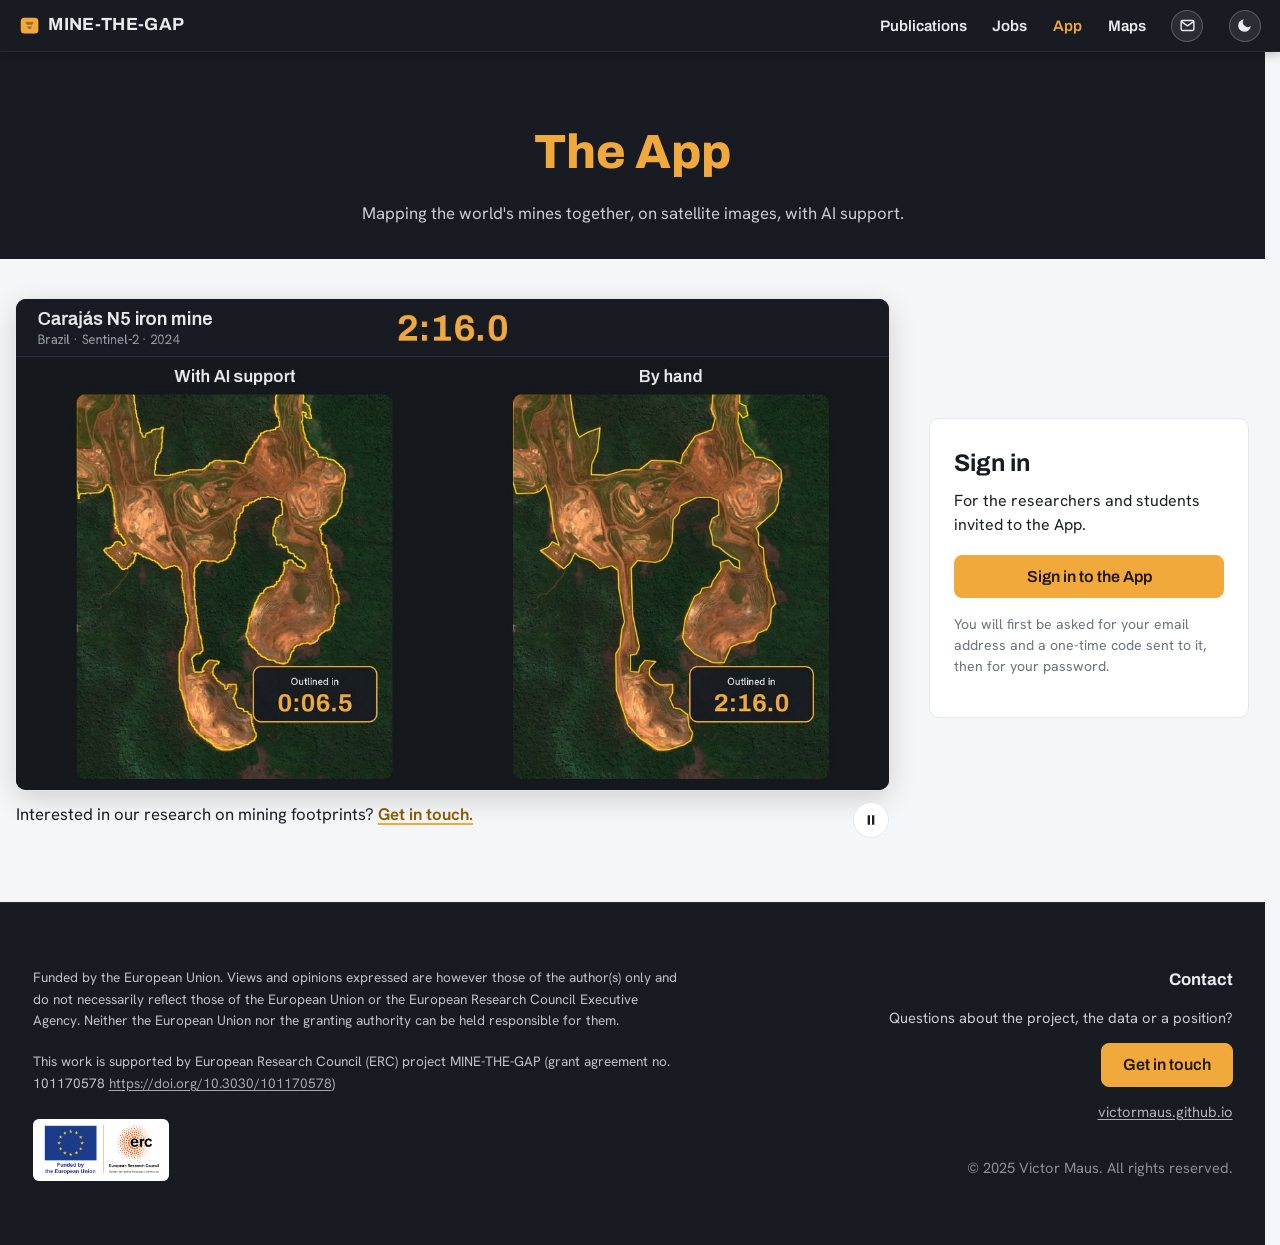
==== app.html @ c93c9778 "The App's page: the video and the way in to the App app.minethegap.eu sits behind an access gate (a " ====
<!DOCTYPE html>
<html lang="en">
<head>
    <meta http-equiv="Content-Security-Policy" content="default-src 'self'; script-src 'self'; style-src 'self'; img-src 'self' data:; font-src 'self'; connect-src 'self' https://app.minethegap.eu; form-action https://app.minethegap.eu; base-uri 'none'; object-src 'none'; upgrade-insecure-requests">
    <meta charset="UTF-8">
    <meta name="viewport" content="width=device-width, initial-scale=1.0">
    <meta name="referrer" content="strict-origin-when-cross-origin">
    <title>App — MINE-THE-GAP</title>
    <meta name="description" content="The MINE-THE-GAP App, where researchers map the world's mines together on satellite images, with AI support. Access is by invitation.">

    <!-- Styles -->
    <link rel="icon" href="/assets/img/favicon.svg" type="image/svg+xml">
    <link rel="preload" href="/assets/fonts/archivo.woff2" as="font" type="font/woff2" crossorigin>
    <link rel="stylesheet" href="/assets/css/mtg.css?v=0e7c161e5a">
    <script src="/assets/js/theme.js?v=eacd944b30"></script>

    <!-- Reusable Components -->
    <script src="/assets/js/header.js?v=3459d39ae2" defer></script>
    <script src="/assets/js/footer.js?v=007e3062f9" defer></script>
    <script src="/assets/js/contact.js?v=bbd29db395" defer></script>
    <script src="/assets/js/app.js?v=bbff5ca15a" defer></script>
</head>
<body>

    <!-- Reusable Header Tag -->
    <project-header></project-header>

    <section class="page-hero compact">
        <h1>The App</h1>
        <p>Mapping the world's mines together, on satellite images, with AI support.</p>
    </section>

    <main class="page-main">
        <!-- The App's public page: the app.minethegap.eu sign-in sits behind an access gate, so its video lives here.
             The video comes from the App's repository (mtg-app, tools/tutorial/video_compose.py). -->
        <div class="app-intro">
            <figure class="app-video">
                <video data-app-video muted loop playsinline preload="metadata" poster="/assets/video/app-video.jpg"
                       aria-label="Two mines, each outlined twice on a satellite image: on the left with AI support, on the right by hand, corner by corner. A clock above them shows how long each side takes.">
                    <source src="/assets/video/app-video.mp4" type="video/mp4">
                </video>
                <figcaption>
                    <span>Interested in our research on mining footprints?
                        <a href="#contact" data-contact-open data-contact-subject="MINE-THE-GAP: Interest in your research on mining footprints">Get in touch.</a></span>
                    <button type="button" class="app-video-toggle" data-app-video-toggle data-state="paused" aria-label="Play the video">
                        <svg class="icon-play" viewBox="0 0 24 24" aria-hidden="true"><path d="M8 5.5v13l10.5-6.5z" fill="currentColor"/></svg>
                        <svg class="icon-pause" viewBox="0 0 24 24" aria-hidden="true"><path d="M7 5h3.5v14H7zM13.5 5H17v14h-3.5z" fill="currentColor"/></svg>
                    </button>
                </figcaption>
            </figure>
            <aside class="app-signin" aria-labelledby="app-signin-title">
                <h2 id="app-signin-title">Sign in</h2>
                <p>For the researchers and students invited to the App.</p>
                <a class="btn-primary" href="https://app.minethegap.eu/">Sign in to the App</a>
                <p class="app-signin-note">You will first be asked for your email address and a one-time code sent to
                    it, then for your password.</p>
            </aside>
        </div>
    </main>

    <!-- Reusable Footer Tag -->
    <project-footer></project-footer>

</body>
</html>
---- assets/css/mtg.css ----
/* ============================================================
   MINE-THE-GAP Global Styles mtg.css
   Identity shared with the labelling app (app.minethegap.eu):
   "graphite + signal amber" — a graphite header, one amber accent,
   neutral surfaces, self-hosted Archivo (headings) + Hanken Grotesk
   (body). Light theme below, dark theme follows the OS.
   ============================================================ */
@font-face { font-family: "Hanken Grotesk"; font-style: normal; font-weight: 100 900; font-display: swap; src: url(../fonts/hanken.woff2) format("woff2"); }
@font-face { font-family: "Archivo"; font-style: normal; font-weight: 100 900; font-display: swap; src: url(../fonts/archivo.woff2) format("woff2"); }

:root {
    --fg: #1a1e24;
    --muted: #6a727c;
    --bg: #f5f6f8;
    --card: #ffffff;
    --line: #e4e7ec;
    --soft: #f3f6f7;
    --ink-strong: #181c22;
    --header-bg: #181c22;
    --header-fg: #e9ebee;
    --accent: #f0a93a;
    --accent-dark: #dd9622;
    --on-accent: #231604;
    --accent-ink: #8a5a06;
    --accent-tint: rgba(240, 169, 58, 0.14);
    --error: #b42318;
    --shadow: 0 2px 10px rgba(16, 20, 26, 0.05);
    --header-height: 52px;
    --font-head: "Archivo", system-ui, -apple-system, "Segoe UI", Roboto, sans-serif;
    --font-body: "Hanken Grotesk", system-ui, -apple-system, "Segoe UI", Roboto, sans-serif;
    color-scheme: light;
}

/* Dark theme: automatic (follows the OS) unless the header switch chose one (data-theme on <html>, theme.js). */
@media (prefers-color-scheme: dark) {
    :root:not([data-theme="light"]) {
        --fg: #e6e8eb;
        --muted: #9aa3ad;
        --bg: #111418;
        --card: #1a1e24;
        --line: #2a3038;
        --soft: #1f242b;
        --ink-strong: #f1f3f5;
        --header-bg: #181c22;
        --header-fg: #e9ebee;
        --accent-dark: #e4a233;
        --accent-ink: #f0a93a;
        --accent-tint: rgba(240, 169, 58, 0.12);
        --error: #ff8077;
        --shadow: 0 2px 12px rgba(0, 0, 0, 0.35);
        color-scheme: dark;
    }
}
:root[data-theme="dark"] {
    --fg: #e6e8eb;
    --muted: #9aa3ad;
    --bg: #111418;
    --card: #1a1e24;
    --line: #2a3038;
    --soft: #1f242b;
    --ink-strong: #f1f3f5;
    --header-bg: #181c22;
    --header-fg: #e9ebee;
    --accent-dark: #e4a233;
    --accent-ink: #f0a93a;
    --accent-tint: rgba(240, 169, 58, 0.12);
    --error: #ff8077;
    --shadow: 0 2px 12px rgba(0, 0, 0, 0.35);
    color-scheme: dark;
}

* { box-sizing: border-box; }

html { scrollbar-gutter: stable; }

body {
    margin: 0;
    padding: 0;
    font-family: var(--font-body);
    color: var(--fg);
    background-color: var(--bg);
    font-weight: 400;
    line-height: 1.5;
    overflow-x: hidden; /* Prevent horizontal scrolling */
    width: 100%;
}

h1, h2, h3, h4 { font-family: var(--font-head); color: var(--ink-strong); }

a {
    color: var(--ink-strong);
    text-decoration: underline;
    text-underline-offset: 2px;
    transition: color 0.2s ease;
}
a:hover { color: var(--accent-ink); }

:focus-visible { outline: 2px solid var(--accent); outline-offset: 2px; }

.is-hidden { display: none !important; }

/* Off-screen (not display:none) so bots still see the honeypot field. */
.visually-hidden {
    position: absolute !important;
    left: -10000px !important;
    top: auto !important;
    width: 1px !important;
    height: 1px !important;
    overflow: hidden !important;
}

/* ---- Buttons ---- */
.btn-primary, .btn-apply, .btn-close, .btn-secondary, .btn-ghost {
    display: inline-block;
    font-family: var(--font-head);
    font-weight: 600;
    font-size: 1rem;
    line-height: 1.2;
    padding: 0.7rem 1.3rem;
    border-radius: 8px;
    text-decoration: none;
    cursor: pointer;
    transition: background 0.2s ease, border-color 0.2s ease, color 0.2s ease, transform 0.1s ease;
}
.btn-primary, .btn-apply, .btn-close {
    color: var(--on-accent);
    background: var(--accent);
    border: 1px solid var(--accent);
}
.btn-primary:hover, .btn-apply:hover, .btn-close:hover {
    color: var(--on-accent);
    background: var(--accent-dark);
    border-color: var(--accent-dark);
    transform: translateY(-1px);
}
.btn-primary:disabled { opacity: 0.6; cursor: progress; transform: none; }
.btn-secondary, .btn-ghost {
    color: var(--fg);
    background: var(--card);
    border: 1px solid var(--line);
}
.btn-secondary:hover, .btn-ghost:hover { color: var(--accent-ink); border-color: var(--accent); }

/* ---- Navigation Header ---- */
#nav-header {
    position: fixed;
    top: 0; left: 0; right: 0;
    height: var(--header-height);
    background: var(--header-bg);
    color: var(--header-fg);
    display: flex;
    align-items: center;
    justify-content: space-between;
    padding: 0.6rem 1.2rem;
    z-index: 2000;
    box-shadow: 0 2px 10px rgba(0, 0, 0, 0.25);
    border-bottom: 1px solid rgba(255, 255, 255, 0.06);
}

.brand {
    display: inline-flex;
    align-items: center;
    gap: 0.5rem;
    color: var(--header-fg);
    font-family: var(--font-head);
    font-weight: 700;
    font-size: 1.1rem;
    letter-spacing: 0.02em;
    text-decoration: none;
    white-space: nowrap;
}
.brand:hover { color: #ffffff; }
.brand-mark { width: 1.2em; height: 1.2em; color: var(--accent); flex: none; }

.mtg-nav-menu {
    display: flex;
    align-items: center;
    gap: 1.6rem;
    list-style: none;
    margin: 0;
    padding: 0;
}

.mtg-nav-link {
    color: var(--header-fg);
    text-decoration: none;
    font-family: var(--font-head);
    font-weight: 600;
    font-size: 0.95rem;
    transition: color 0.2s ease;
}
.mtg-nav-link:hover { color: var(--accent); }
.mtg-nav-link.active-link { color: var(--accent); }

/* Icon buttons in the nav: Contact (an envelope) and the light/dark switch (moon while light, sun while dark). */
.mtg-nav-icon { display: inline-grid; place-items: center; width: 32px; height: 32px; padding: 0; color: var(--header-fg); text-decoration: none;
    background: rgba(255, 255, 255, 0.08); border: 1px solid rgba(255, 255, 255, 0.22); border-radius: 50%;
    cursor: pointer; transition: color 0.2s ease, background 0.2s ease; }
.mtg-nav-icon:hover { color: #fff; background: rgba(255, 255, 255, 0.18); }
.mtg-nav-icon svg { width: 17px; height: 17px; }
.mtg-nav-icon .label { display: none; }
.theme-icon-sun { display: none; }
@media (prefers-color-scheme: dark) {
    :root:not([data-theme="light"]) .theme-icon-sun { display: block; }
    :root:not([data-theme="light"]) .theme-icon-moon { display: none; }
}
:root[data-theme="dark"] .theme-icon-sun { display: block; }
:root[data-theme="dark"] .theme-icon-moon { display: none; }

.mtg-menu-toggle {
    display: none;
    background: none;
    border: none;
    color: var(--header-fg);
    cursor: pointer;
    padding: 4px;
}

/* ---- Info modal (index) ---- */
#modal-overlay {
    position: fixed;
    inset: 0;
    background: rgba(0, 0, 0, 0.7);
    z-index: 3000;
    display: flex;
    align-items: center;
    justify-content: center;
    visibility: hidden;
    opacity: 0;
    transition: all 0.2s ease;
}
#modal-overlay.active { visibility: visible; opacity: 1; }

#data-modal {
    background: var(--card);
    color: var(--fg);
    width: 90%;
    max-width: 550px;
    max-height: 80vh;
    border-radius: 12px;
    padding: 25px;
    overflow-y: auto;
    position: relative;
}
#data-modal h2 { margin-top: 0; font-size: 1.3rem; }
#data-modal p { line-height: 1.5; font-size: 0.9rem; }

.modal-close {
    margin-top: 20px;
    text-align: right;
    border-top: 1px solid var(--line);
    padding-top: 15px;
}

/* ---- Section Layouts ---- */
.fullscreen-section {
    min-height: 100vh;
    display: flex;
    flex-direction: column;
    justify-content: center;
    align-items: center;
    text-align: center;
    position: relative;
    padding: 0 1rem;
}

.container {
    max-width: 1200px;
    margin: 0 auto;
    width: 100%;
    position: relative;
}

#hero {
    padding: calc(var(--header-height) + 4rem) 1rem 4rem;
    width: 100%;
}

#hero h1 {
    color: var(--ink-strong);
    font-size: clamp(2.5rem, 8vw, 5rem);
    font-weight: 800;
    letter-spacing: -0.01em;
    margin-bottom: 1rem;
    line-height: 1.1;
}
#hero h1::after {
    content: "";
    display: block;
    width: 4.5rem;
    height: 6px;
    margin: 1.1rem auto 0;
    background: var(--accent);
    border-radius: 3px;
}

#hero h2, #problem h2, #outcomes h2 {
    font-size: 1.3rem;
    color: var(--fg);
    opacity: 0.8;
    font-weight: 600;
    line-height: 1.45;
}
#problem h2 strong { color: var(--ink-strong); }

#hero h3 {
    font-size: 1rem;
    color: var(--muted);
    font-weight: 500;
}

.figure-stack {
    max-width: 900px;
    margin: 0 auto;
    display: flex;
    flex-direction: column;
    gap: 2rem;
}

#outcomes img, #problem img, #methods img {
    max-width: 70%;
    height: auto;
    margin-left: auto;
    margin-right: auto;
    border-radius: 8px;
}

/* Each figure comes in a light and a dark version (the -dark.png files: greys flipped, colours kept); the theme
   shows one. */
.fig-dark { display: none; }
@media (prefers-color-scheme: dark) {
    :root:not([data-theme="light"]) .fig-light { display: none; }
    :root:not([data-theme="light"]) .fig-dark { display: block; }
}
:root[data-theme="dark"] .fig-light { display: none; }
:root[data-theme="dark"] .fig-dark { display: block; }

#hiring-cta { margin-top: 1.5rem; }

/* ---- Animations ---- */
.fade-in {
    opacity: 0;
    transform: translateY(20px);
    transition: opacity 0.8s ease-out, transform 0.8s ease-out;
}
.fade-in.visible { opacity: 1; transform: none; }
@media (prefers-reduced-motion: reduce) {
    .fade-in { transition: none; opacity: 1; transform: none; }
}

/* ---- Footer ---- */
footer {
    background-color: var(--header-bg);
    color: var(--header-fg);
    padding: 4rem 1.2rem;
    width: 100%;
    text-align: left;
    border-top: 1px solid rgba(255, 255, 255, 0.06);
}
footer a { color: var(--header-fg); text-decoration: underline; opacity: 0.85; }
footer a:hover { color: var(--accent); opacity: 1; }

.footer-grid {
    display: flex;
    flex-wrap: wrap;
    justify-content: space-between;
    gap: 3rem;
    align-items: flex-start;
}
.footer-funding { flex: 1; min-width: 280px; max-width: 650px; }
.footer-funding p { font-size: 0.85rem; line-height: 1.6; opacity: 0.8; margin: 0 0 1.2rem; }
.footer-funding p + p { margin-bottom: 1.5rem; }
.erc-logo {
    display: block;
    height: 62px;
    width: auto;
    margin: 0;
    padding: 6px 10px;
    object-fit: contain;
    background: #ffffff; /* the logo has dark lettering: give it a white plate on the graphite footer */
    border-radius: 6px;
}

.footer-contact {
    flex: 0 1 auto;
    min-width: 260px;
    text-align: right;
    display: flex;
    flex-direction: column;
    align-items: flex-end;
    gap: 0.9rem;
}
.footer-contact h3 {
    margin: 0;
    font-size: 1.05rem;
    color: var(--header-fg);
}
.footer-contact p { margin: 0; font-size: 0.92rem; opacity: 0.85; }
.footer-copy { font-size: 0.8rem; opacity: 0.55 !important; margin-top: 1.2rem !important; }

/* ---- Content Pages (Jobs & Publications) ---- */
.page-hero {
    background: var(--header-bg);
    color: var(--header-fg);
    padding: calc(var(--header-height) + 4rem) 1rem 3rem;
    text-align: center;
}
.page-hero h1 {
    color: var(--accent);
    font-size: clamp(2rem, 5vw, 3rem);
    font-weight: 800;
    margin: 0 0 0.75rem;
}
.page-hero p {
    max-width: 680px;
    margin: 0 auto;
    opacity: 0.85;
    font-size: 1.05rem;
    line-height: 1.6;
}

.page-main { padding: 2.5rem 1rem 4rem; }
.content-wrap { max-width: 880px; margin: 0 auto; text-align: left; }

.section-title {
    font-size: 1.4rem;
    font-weight: 700;
    margin: 2.75rem 0 1.25rem;
    padding-bottom: 0.4rem;
    border-bottom: 2px solid var(--accent);
}
.section-title:first-child { margin-top: 0; }

.muted { color: var(--muted); }
.load-error { color: var(--error); }

/* ---- Publications & software entries ---- */
.pub {
    background: var(--card);
    border: 1px solid var(--line);
    border-left: 4px solid var(--accent);
    border-radius: 10px;
    padding: 1.1rem 1.4rem;
    margin-bottom: 1rem;
    box-shadow: var(--shadow);
}
.pub.software { border-left-color: var(--ink-strong); }

.pub .tag {
    display: inline-block;
    font-family: var(--font-head);
    font-size: 0.7rem;
    font-weight: 700;
    text-transform: uppercase;
    letter-spacing: 0.5px;
    color: var(--accent-ink);
    background: var(--accent-tint);
    padding: 2px 9px;
    border-radius: 999px;
    margin-bottom: 0.55rem;
}
.pub .tag-sw { color: var(--fg); background: var(--soft); border: 1px solid var(--line); }

.pub-title { font-size: 1.1rem; font-weight: 600; margin: 0 0 0.35rem; line-height: 1.35; }
.pub-authors { margin: 0 0 0.2rem; font-size: 0.95rem; }
.pub-authors strong { color: var(--ink-strong); }
.pub-meta { margin: 0 0 0.5rem; font-size: 0.88rem; color: var(--muted); font-style: italic; }
.pub-desc { margin: 0.4rem 0 0.6rem; font-size: 0.92rem; line-height: 1.55; }
.pub-links { margin: 0.4rem 0 0; display: flex; flex-wrap: wrap; gap: 1.25rem; }

a.doi {
    font-size: 0.85rem;
    font-family: ui-monospace, SFMono-Regular, Menlo, Consolas, monospace;
    color: var(--muted);
    text-decoration: none;
    word-break: break-all;
}
a.doi:hover { color: var(--accent-ink); text-decoration: underline; }

/* ---- Job posting ---- */
.job {
    background: var(--card);
    border: 1px solid var(--line);
    border-radius: 12px;
    padding: 1.9rem;
    box-shadow: var(--shadow);
    margin-bottom: 1.5rem;
}
.job-head {
    display: flex;
    flex-wrap: wrap;
    gap: 1rem;
    justify-content: space-between;
    align-items: flex-start;
    border-bottom: 1px solid var(--line);
    padding-bottom: 1.1rem;
    margin-bottom: 1.25rem;
}
.job-title { font-size: 1.5rem; font-weight: 800; margin: 0 0 0.3rem; line-height: 1.2; }
.job-unit { margin: 0; color: var(--muted); font-size: 0.92rem; }

.deadline {
    text-align: center;
    background: var(--accent-tint);
    border: 1px solid var(--accent);
    border-radius: 10px;
    padding: 0.6rem 1.1rem;
    min-width: 140px;
}
.deadline span { display: block; font-size: 0.7rem; text-transform: uppercase; letter-spacing: 0.5px; color: var(--accent-ink); }
.deadline strong { display: block; font-family: var(--font-head); font-size: 1.05rem; color: var(--ink-strong); margin-top: 3px; }

.cta-row { display: flex; flex-wrap: wrap; gap: 0.75rem; align-items: center; margin: 1.5rem 0; }
.cta-bottom { margin-top: 2rem; margin-bottom: 0; }

.topic-grid {
    display: grid;
    grid-template-columns: repeat(auto-fit, minmax(230px, 1fr));
    gap: 1rem;
}
.topic-card {
    background: var(--soft);
    border: 1px solid var(--line);
    border-radius: 10px;
    padding: 1.1rem;
}
.topic-num {
    display: inline-flex;
    align-items: center;
    justify-content: center;
    width: 28px; height: 28px;
    border-radius: 50%;
    background: var(--accent);
    color: var(--on-accent);
    font-family: var(--font-head);
    font-weight: 800;
    font-size: 0.9rem;
    margin-bottom: 0.6rem;
}
.topic-card h4 { margin: 0 0 0.4rem; font-size: 1rem; }
.topic-card p { margin: 0; font-size: 0.9rem; line-height: 1.5; }

/* ---- Contact dialog (assets/js/contact.js) ---- */
.contact-dialog {
    width: min(560px, calc(100vw - 2rem));
    max-height: calc(100dvh - 2rem);
    padding: 0;
    border: 1px solid var(--line);
    border-radius: 12px;
    background: var(--card);
    color: var(--fg);
    box-shadow: 0 24px 60px rgba(0, 0, 0, 0.35);
    font-family: var(--font-body);
}
.contact-dialog::backdrop { background: rgba(10, 12, 16, 0.65); }
.contact-inner { padding: 1.4rem 1.5rem 1.5rem; }
.contact-head { display: flex; align-items: center; justify-content: space-between; gap: 1rem; margin-bottom: 0.4rem; }
.contact-head h2 { margin: 0; font-size: 1.35rem; color: var(--ink-strong); }
.contact-x {
    display: inline-grid;
    place-items: center;
    width: 32px; height: 32px;
    padding: 0;
    color: var(--muted);
    background: transparent;
    border: 1px solid var(--line);
    border-radius: 8px;
    cursor: pointer;
}
.contact-x:hover { color: var(--fg); border-color: var(--accent); }
.contact-x svg { width: 16px; height: 16px; }
.contact-intro { margin: 0 0 1rem; color: var(--muted); font-size: 0.95rem; }
.contact-form { display: grid; gap: 0.85rem; }
/* The [hidden] attribute must win over the display rules above (it hides the actions and notes). */
.contact-dialog [hidden] { display: none !important; }
/* A sent message stays readable but is clearly final. */
.contact-form.is-sent input, .contact-form.is-sent textarea { opacity: 0.75; cursor: default; }
.contact-field { display: grid; gap: 0.3rem; }
.contact-field label { font-family: var(--font-head); font-weight: 600; font-size: 0.9rem; color: var(--ink-strong); }
.contact-field .optional { font-family: var(--font-body); font-weight: 400; color: var(--muted); }
.contact-field input, .contact-field textarea {
    width: 100%;
    padding: 0.55rem 0.65rem;
    font: inherit;
    font-size: 1rem;
    color: var(--fg);
    background: var(--bg);
    border: 1px solid var(--line);
    border-radius: 8px;
}
.contact-field textarea { min-height: 8.5rem; resize: vertical; }
.contact-field input:focus, .contact-field textarea:focus { outline: 2px solid var(--accent); outline-offset: 0; border-color: var(--accent); }
.contact-field input:user-invalid, .contact-field textarea:user-invalid { border-color: var(--error); }
.contact-counter { justify-self: end; font-size: 0.8rem; color: var(--muted); font-variant-numeric: tabular-nums; }
.contact-counter.is-short { color: var(--accent-ink); }
.contact-privacy { margin: 0; font-size: 0.85rem; color: var(--muted); }
.contact-error {
    margin: 0;
    padding: 0.55rem 0.75rem;
    font-size: 0.92rem;
    color: var(--error);
    background: rgba(180, 35, 24, 0.08);
    border-left: 3px solid var(--error);
    border-radius: 4px;
}
.contact-actions { display: flex; flex-wrap: wrap; justify-content: flex-end; gap: 0.6rem; margin-top: 0.2rem; }
.contact-done { padding: 0.5rem 0 0.2rem; }
.contact-done p { margin: 0 0 1.2rem; font-size: 1.02rem; }

@media (max-width: 768px) {
    .mtg-menu-toggle { display: block; }

    .mtg-nav-menu {
        position: absolute;
        top: var(--header-height);
        left: 0;
        width: 100%;
        background: var(--header-bg);
        flex-direction: column;
        gap: 0;
        text-align: center;
        padding: 0;
        max-height: 0;
        overflow: hidden;
        transition: max-height 0.4s ease, padding 0.4s ease;
        box-shadow: 0 10px 20px rgba(0, 0, 0, 0.25);
    }
    .mtg-nav-menu.active { max-height: 400px; padding: 12px 0; }
    .mtg-nav-menu li { padding: 13px 0; }
    .mtg-nav-icon { width: auto; height: auto; padding: 0.35rem 0.9rem; border-radius: 999px; gap: 0.5rem;
        grid-auto-flow: column; font-family: var(--font-head); font-weight: 600; font-size: 0.95rem; }
    .mtg-nav-icon .label { display: inline; }

    #outcomes img, #problem img, #methods img { max-width: 100%; }

    .footer-grid { flex-direction: column; text-align: center; align-items: center; }
    .footer-funding { min-width: 0; }
    .footer-funding .erc-logo { margin: 0 auto; }
    .footer-contact { text-align: center; align-items: center; min-width: 0; width: 100%; }
}

@media (max-width: 600px) {
    .job { padding: 1.3rem; }
    .deadline { text-align: left; min-width: 0; }
    .page-main { padding: 2rem 1rem 3rem; }
    .contact-inner { padding: 1.1rem 1.1rem 1.2rem; }
}

/* ---- The App page (app.html): the video, and beside it (below it on a phone) the way in ---- */
.page-hero.compact { padding-bottom: 2rem; }
.app-intro { display: grid; gap: 1.5rem 2.5rem; max-width: 1240px; margin: 0 auto; text-align: left; }
@media (min-width: 64rem) {
    .app-intro { grid-template-columns: minmax(0, 1fr) 20rem; align-items: center; }
}
.app-video { margin: 0; }
.app-video video {
    display: block;
    width: 100%;
    height: auto;
    aspect-ratio: 16 / 9;
    background: #15181c;
    border-radius: 10px;
    box-shadow: 0 0 0 1px var(--line), 0 8px 28px rgba(0, 0, 0, 0.16);
}
.app-video figcaption {
    display: flex;
    gap: 1rem;
    align-items: flex-start;
    justify-content: space-between;
    margin-top: 0.75rem;
    font-size: 1.05rem;
    line-height: 1.45;
}
.app-video figcaption a {
    font-weight: 650;
    color: var(--accent-ink);
    text-decoration-color: var(--accent);
    text-decoration-thickness: 2px;
    text-underline-offset: 3px;
}
.app-video-toggle {
    flex: none;
    display: grid;
    place-items: center;
    width: 2.25rem;
    height: 2.25rem;
    padding: 0;
    color: var(--fg);
    background: var(--card);
    border: 1px solid var(--line);
    border-radius: 50%;
    cursor: pointer;
}
.app-video-toggle:hover { color: var(--accent-ink); border-color: var(--accent); }
.app-video-toggle svg { width: 1rem; height: 1rem; }
.app-video-toggle[data-state="playing"] .icon-play,
.app-video-toggle[data-state="paused"] .icon-pause { display: none; }
.app-signin {
    padding: 1.6rem 1.5rem 1.4rem;
    background: var(--card);
    border: 1px solid var(--line);
    border-radius: 10px;
}
.app-signin h2 { margin: 0 0 0.5rem; font-size: 1.5rem; }
.app-signin p { margin: 0 0 1.1rem; line-height: 1.5; }
.app-signin .btn-primary { display: block; text-align: center; margin-bottom: 1rem; }
.app-signin-note { font-size: 0.88rem; color: var(--muted); }
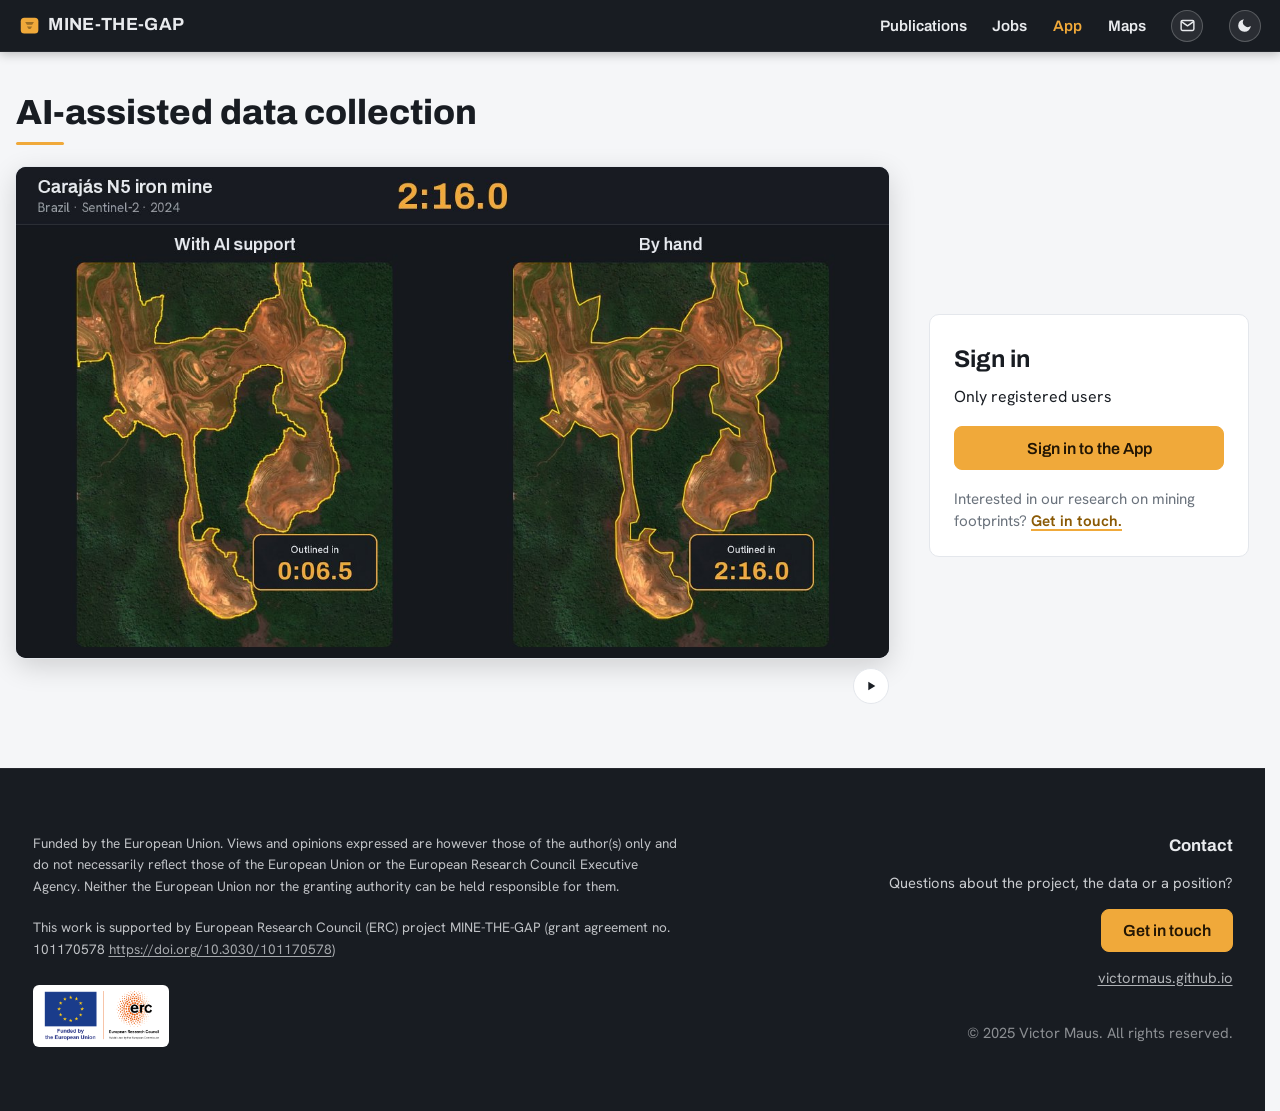
==== commit a6eb13b1: "The App's page: a short title, the contact line under the button, a phone cut - the hero ("The App" " ====
--- a/app.html
+++ b/app.html
@@ -11,49 +11,47 @@
     <!-- Styles -->
     <link rel="icon" href="/assets/img/favicon.svg" type="image/svg+xml">
     <link rel="preload" href="/assets/fonts/archivo.woff2" as="font" type="font/woff2" crossorigin>
-    <link rel="stylesheet" href="/assets/css/mtg.css?v=0e7c161e5a">
+    <link rel="stylesheet" href="/assets/css/mtg.css?v=3abdcee055">
     <script src="/assets/js/theme.js?v=eacd944b30"></script>
 
     <!-- Reusable Components -->
     <script src="/assets/js/header.js?v=3459d39ae2" defer></script>
     <script src="/assets/js/footer.js?v=007e3062f9" defer></script>
     <script src="/assets/js/contact.js?v=bbd29db395" defer></script>
-    <script src="/assets/js/app.js?v=bbff5ca15a" defer></script>
+    <script src="/assets/js/app.js?v=49be7a683a" defer></script>
 </head>
 <body>
 
     <!-- Reusable Header Tag -->
     <project-header></project-header>
 
-    <section class="page-hero compact">
-        <h1>The App</h1>
-        <p>Mapping the world's mines together, on satellite images, with AI support.</p>
-    </section>
-
-    <main class="page-main">
+    <main class="page-main app-main">
         <!-- The App's public page: the app.minethegap.eu sign-in sits behind an access gate, so its video lives here.
              The video comes from the App's repository (mtg-app, tools/tutorial/video_compose.py). -->
+        <h1 class="app-title">AI-assisted data collection</h1>
         <div class="app-intro">
             <figure class="app-video">
-                <video data-app-video muted loop playsinline preload="metadata" poster="/assets/video/app-video.jpg"
+                <!-- Two cuts of one timeline: wide (16:9) and, for a phone held upright, larger images and type (6:5);
+                     app.js picks the one for the screen's width, as mtg.css does for the frame and the poster. -->
+                <video data-app-video muted loop playsinline preload="none"
+                       data-src-wide="/assets/video/app-video.mp4" data-poster-wide="/assets/video/app-video.jpg"
+                       data-src-phone="/assets/video/app-video-phone.mp4" data-poster-phone="/assets/video/app-video-phone.jpg"
                        aria-label="Two mines, each outlined twice on a satellite image: on the left with AI support, on the right by hand, corner by corner. A clock above them shows how long each side takes.">
                     <source src="/assets/video/app-video.mp4" type="video/mp4">
                 </video>
-                <figcaption>
-                    <span>Interested in our research on mining footprints?
-                        <a href="#contact" data-contact-open data-contact-subject="MINE-THE-GAP: Interest in your research on mining footprints">Get in touch.</a></span>
+                <div class="app-video-bar">
                     <button type="button" class="app-video-toggle" data-app-video-toggle data-state="paused" aria-label="Play the video">
                         <svg class="icon-play" viewBox="0 0 24 24" aria-hidden="true"><path d="M8 5.5v13l10.5-6.5z" fill="currentColor"/></svg>
                         <svg class="icon-pause" viewBox="0 0 24 24" aria-hidden="true"><path d="M7 5h3.5v14H7zM13.5 5H17v14h-3.5z" fill="currentColor"/></svg>
                     </button>
-                </figcaption>
+                </div>
             </figure>
             <aside class="app-signin" aria-labelledby="app-signin-title">
                 <h2 id="app-signin-title">Sign in</h2>
-                <p>For the researchers and students invited to the App.</p>
+                <p>Only registered users</p>
                 <a class="btn-primary" href="https://app.minethegap.eu/">Sign in to the App</a>
-                <p class="app-signin-note">You will first be asked for your email address and a one-time code sent to
-                    it, then for your password.</p>
+                <p class="app-signin-contact">Interested in our research on mining footprints?
+                    <a href="#contact" data-contact-open data-contact-subject="MINE-THE-GAP: Interest in your research on mining footprints">Get in touch.</a></p>
             </aside>
         </div>
     </main>
--- a/assets/css/mtg.css
+++ b/assets/css/mtg.css
@@ -647,37 +647,45 @@
 }
 
 /* ---- The App page (app.html): the video, and beside it (below it on a phone) the way in ---- */
-.page-hero.compact { padding-bottom: 2rem; }
-.app-intro { display: grid; gap: 1.5rem 2.5rem; max-width: 1240px; margin: 0 auto; text-align: left; }
+.app-main { padding-top: calc(var(--header-height) + 2.5rem); }
+.app-title {
+    max-width: 1240px;
+    margin: 0 auto 1.4rem;
+    font-size: clamp(1.25rem, 0.9rem + 1.6vw, 2.2rem);
+    font-weight: 800;
+    line-height: 1.15;
+    text-align: left;
+    text-wrap: balance;
+}
+.app-title::after {
+    content: "";
+    display: block;
+    width: 3rem;
+    height: 3px;
+    margin-top: 0.6rem;
+    border-radius: 2px;
+    background: var(--accent);
+}
+.app-intro { display: grid; gap: 1.25rem 2.5rem; max-width: 1240px; margin: 0 auto; text-align: left; }
 @media (min-width: 64rem) {
     .app-intro { grid-template-columns: minmax(0, 1fr) 20rem; align-items: center; }
 }
-.app-video { margin: 0; }
+.app-video { margin: 0; min-width: 0; }
+/* The poster is also the background, so the frame is never empty; the phone cut below 40rem (app.js picks the
+   same cut). */
 .app-video video {
     display: block;
     width: 100%;
     height: auto;
     aspect-ratio: 16 / 9;
-    background: #15181c;
+    background: #15181c url("/assets/video/app-video.jpg") center / cover no-repeat;
     border-radius: 10px;
     box-shadow: 0 0 0 1px var(--line), 0 8px 28px rgba(0, 0, 0, 0.16);
 }
-.app-video figcaption {
-    display: flex;
-    gap: 1rem;
-    align-items: flex-start;
-    justify-content: space-between;
-    margin-top: 0.75rem;
-    font-size: 1.05rem;
-    line-height: 1.45;
-}
-.app-video figcaption a {
-    font-weight: 650;
-    color: var(--accent-ink);
-    text-decoration-color: var(--accent);
-    text-decoration-thickness: 2px;
-    text-underline-offset: 3px;
-}
+@media (max-width: 40rem) {
+    .app-video video { aspect-ratio: 6 / 5; background-image: url("/assets/video/app-video-phone.jpg"); }
+}
+.app-video-bar { display: flex; justify-content: flex-end; gap: 0.5rem; margin-top: 0.6rem; }
 .app-video-toggle {
     flex: none;
     display: grid;
@@ -696,6 +704,10 @@
 .app-video-toggle[data-state="playing"] .icon-play,
 .app-video-toggle[data-state="paused"] .icon-pause { display: none; }
 .app-signin {
+    box-sizing: border-box;
+    width: 100%;
+    max-width: 28rem;
+    justify-self: center;
     padding: 1.6rem 1.5rem 1.4rem;
     background: var(--card);
     border: 1px solid var(--line);
@@ -703,5 +715,28 @@
 }
 .app-signin h2 { margin: 0 0 0.5rem; font-size: 1.5rem; }
 .app-signin p { margin: 0 0 1.1rem; line-height: 1.5; }
-.app-signin .btn-primary { display: block; text-align: center; margin-bottom: 1rem; }
-.app-signin-note { font-size: 0.88rem; color: var(--muted); }
+.app-signin .btn-primary { display: block; text-align: center; margin-bottom: 1.1rem; }
+.app-signin p.app-signin-contact { margin: 0; font-size: 0.95rem; color: var(--muted); }
+.app-signin-contact a {
+    font-weight: 650;
+    color: var(--accent-ink);
+    text-decoration-color: var(--accent);
+    text-decoration-thickness: 2px;
+    text-underline-offset: 3px;
+}
+@media (max-width: 600px) {
+    .app-main { padding-top: calc(var(--header-height) + 1.1rem); }
+    .app-title { margin-bottom: 1rem; }
+    .app-signin { padding: 1.3rem 1.2rem 1.2rem; }
+}
+/* A phone turned sideways: the whole video on the screen, its height the screen's. */
+@media (orientation: landscape) and (max-height: 32rem) {
+    .app-main { padding-top: calc(var(--header-height) + 0.75rem); }
+    .app-video { width: fit-content; max-width: 100%; margin: 0 auto; }
+    .app-video video {
+        width: auto;
+        max-width: 100%;
+        height: calc(100vh - var(--header-height) - 1.5rem);
+        height: calc(100svh - var(--header-height) - 1.5rem);
+    }
+}
